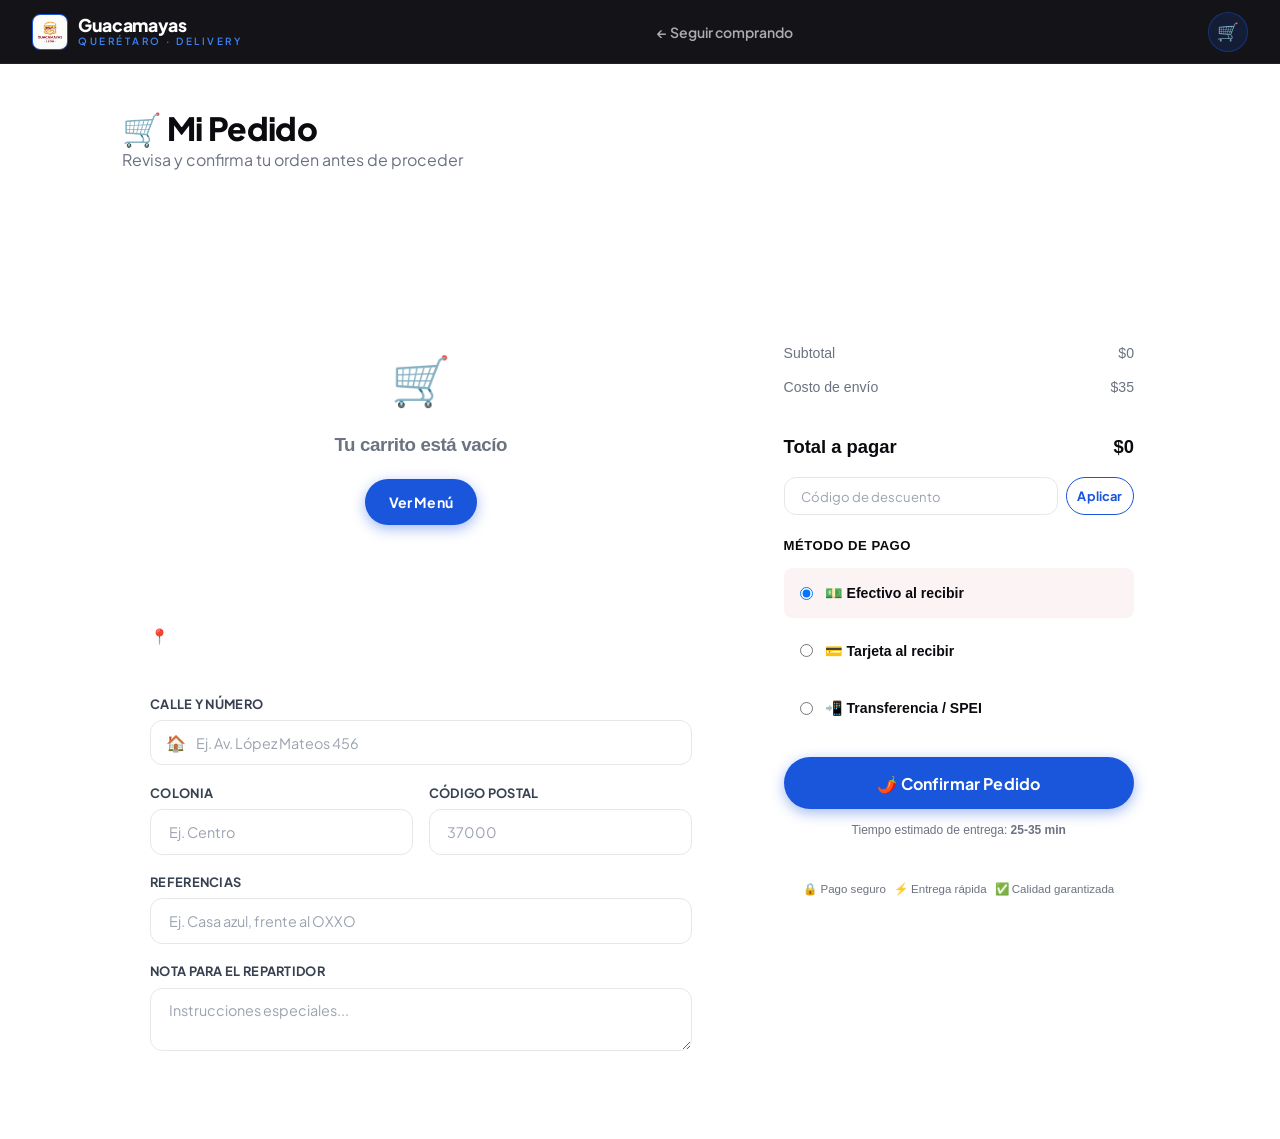
==== cart.html @ 79bee3cc "subir archivos" ====
<!DOCTYPE html>
<html lang="es">
<head>
  <meta charset="UTF-8">
  <meta name="viewport" content="width=device-width, initial-scale=1.0">
  <title>Mi Pedido | Guacamayas Querétaro</title>
  <link rel="stylesheet" href="css/styles.css">
  <style>
    body { background: var(--crema); padding-top: 70px; }

    .cart-page {
      max-width: 1100px;
      margin: 0 auto;
      padding: 2.5rem 2rem;
      display: grid;
      grid-template-columns: 1.5fr 1fr;
      gap: 2.5rem;
      align-items: start;
    }

    .cart-page-header {
      grid-column: 1 / -1;
      margin-bottom: 0.5rem;
    }

    .cart-page-header h1 {
      font-size: 2rem;
      color: var(--marron);
    }

    .cart-page-header p { color: var(--gris); }

    /* ITEMS SECTION */
    .order-items-section {
      background: var(--blanco);
      border-radius: var(--radius-lg);
      overflow: hidden;
      box-shadow: 0 4px 20px var(--sombra);
    }

    .section-head {
      padding: 1.25rem 1.75rem;
      background: var(--marron);
      color: var(--blanco);
      font-family: 'Montserrat', sans-serif;
      font-size: 0.95rem;
      font-weight: 700;
      display: flex;
      align-items: center;
      justify-content: space-between;
    }

    .items-list { padding: 0.5rem 1.75rem; }

    .order-item-row {
      display: grid;
      grid-template-columns: 60px 1fr auto auto;
      align-items: center;
      gap: 1rem;
      padding: 1.25rem 0;
      border-bottom: 1px solid var(--crema-dark);
    }

    .order-item-row:last-child { border-bottom: none; }

    .order-item-img {
      width: 60px; height: 60px;
      border-radius: var(--radius-sm);
      object-fit: cover;
    }

    .order-item-name {
      font-family: 'Montserrat', sans-serif;
      font-weight: 700;
      font-size: 0.95rem;
      color: var(--marron);
      margin-bottom: 0.2rem;
    }

    .order-item-mods {
      font-size: 0.78rem;
      color: var(--gris);
    }

    .order-item-unit {
      font-size: 0.8rem;
      color: var(--gris);
      font-family: 'Montserrat', sans-serif;
    }

    .order-item-total {
      font-family: 'Montserrat', sans-serif;
      font-weight: 800;
      font-size: 1rem;
      color: var(--rojo);
    }

    /* DELIVERY FORM */
    .delivery-section {
      background: var(--blanco);
      border-radius: var(--radius-lg);
      overflow: hidden;
      box-shadow: 0 4px 20px var(--sombra);
      margin-top: 1.5rem;
    }

    .delivery-form { padding: 1.5rem 1.75rem; }

    /* ORDER SUMMARY */
    .order-summary-box {
      background: var(--blanco);
      border-radius: var(--radius-lg);
      box-shadow: 0 4px 20px var(--sombra);
      overflow: hidden;
      position: sticky;
      top: 90px;
    }

    .summary-body { padding: 1.5rem; }

    .summary-row {
      display: flex;
      justify-content: space-between;
      font-family: 'Montserrat', sans-serif;
      font-size: 0.88rem;
      color: var(--gris);
      margin-bottom: 0.75rem;
    }

    .summary-total {
      font-size: 1.15rem;
      font-weight: 800;
      color: var(--marron);
    }

    .summary-divider { height: 1px; background: var(--crema-dark); margin: 1rem 0; }

    .promo-row { display: flex; gap: 0.5rem; margin-bottom: 1.25rem; }
    .promo-row input { font-size: 0.82rem; padding: 0.6rem 1rem; }

    .payment-methods { margin-bottom: 1.5rem; }
    .payment-methods h5 { font-size: 0.82rem; font-family: 'Montserrat', sans-serif; font-weight: 700; text-transform: uppercase; letter-spacing: 0.5px; color: var(--marron); margin-bottom: 0.75rem; }

    .pay-option {
      display: flex;
      align-items: center;
      gap: 0.75rem;
      padding: 0.85rem 1rem;
      border: 2px solid var(--crema-dark);
      border-radius: var(--radius-sm);
      cursor: pointer;
      margin-bottom: 0.5rem;
      transition: var(--trans);
      font-family: 'Montserrat', sans-serif;
      font-size: 0.88rem;
      font-weight: 600;
      color: var(--marron);
    }

    .pay-option:hover { border-color: var(--rojo); }
    .pay-option.selected { border-color: var(--rojo); background: rgba(176,28,46,0.05); }
    .pay-option input { accent-color: var(--rojo); }

    .guarantee-badges {
      display: flex;
      gap: 0.5rem;
      justify-content: center;
      padding: 1rem;
      border-top: 1px solid var(--crema-dark);
      background: var(--crema);
    }

    .guarantee-badge {
      font-family: 'Montserrat', sans-serif;
      font-size: 0.72rem;
      color: var(--gris);
      display: flex;
      align-items: center;
      gap: 0.3rem;
    }

    @media (max-width: 900px) {
      .cart-page { grid-template-columns: 1fr; }
      .cart-page-header { grid-column: 1; }
    }
  </style>
</head>
<body>

  <nav class="navbar" id="navbar">
    <a href="index.html" class="nav-logo">
      <img src="img/logo.png" alt="Logo">
      <div class="nav-logo-text">
        <span class="brand">Guacamayas</span>
        <span class="sub">Querétaro · Delivery</span>
      </div>
    </a>
    <ul class="nav-links">
      <li><a href="menu.html">← Seguir comprando</a></li>
    </ul>
    <div class="nav-actions">
      <a href="cart.html" class="btn-cart" id="cartBtn">🛒 <span class="cart-badge" id="cartCount">0</span></a>
    </div>
  </nav>

  <div class="cart-page" id="cartPage">
    <div class="cart-page-header">
      <h1>🛒 Mi Pedido</h1>
      <p>Revisa y confirma tu orden antes de proceder</p>
    </div>

    <!-- LEFT COLUMN -->
    <div>
      <!-- ITEMS -->
      <div class="order-items-section">
        <div class="section-head">
          <span>Tus productos</span>
          <a href="menu.html" style="color:var(--dorado);font-size:0.8rem;text-decoration:none">+ Agregar más</a>
        </div>
        <div class="items-list" id="cartItemsList">
          <!-- injected by JS -->
        </div>
      </div>

      <!-- DELIVERY DETAILS -->
      <div class="delivery-section">
        <div class="section-head">📍 Dirección de entrega</div>
        <div class="delivery-form">
          <div class="form-group">
            <label for="delivCalle">Calle y número</label>
            <div class="input-icon-wrap">
              <span class="icon">🏠</span>
              <input type="text" id="delivCalle" class="form-control" placeholder="Ej. Av. López Mateos 456" required>
            </div>
          </div>
          <div style="display:grid;grid-template-columns:1fr 1fr;gap:1rem">
            <div class="form-group">
              <label for="delivColonia">Colonia</label>
              <input type="text" id="delivColonia" class="form-control" placeholder="Ej. Centro">
            </div>
            <div class="form-group">
              <label for="delivCP">Código Postal</label>
              <input type="text" id="delivCP" class="form-control" placeholder="37000">
            </div>
          </div>
          <div class="form-group">
            <label for="delivRef">Referencias</label>
            <input type="text" id="delivRef" class="form-control" placeholder="Ej. Casa azul, frente al OXXO">
          </div>
          <div class="form-group">
            <label for="delivNota">Nota para el repartidor</label>
            <textarea id="delivNota" class="form-control" rows="2" placeholder="Instrucciones especiales..."></textarea>
          </div>
        </div>
      </div>
    </div>

    <!-- RIGHT COLUMN: SUMMARY -->
    <div>
      <div class="order-summary-box">
        <div class="section-head">Resumen del pedido</div>
        <div class="summary-body">

          <div id="summaryRows"></div>

          <div class="summary-divider"></div>
          <div class="summary-row">
            <span>Subtotal</span>
            <span id="cartSubtotal">$0</span>
          </div>
          <div class="summary-row">
            <span>Costo de envío</span>
            <span style="color:var(--rojo)" id="cartShipping">$35</span>
          </div>
          <div class="summary-row" id="cartDiscountRow" style="display:none">
            <span>Descuento</span>
            <span style="color:#2d8a4e" id="cartDiscount">-$0</span>
          </div>
          <div class="summary-divider"></div>
          <div class="summary-row summary-total">
            <span>Total a pagar</span>
            <span id="cartTotal" style="color:var(--rojo)">$0</span>
          </div>

          <div class="promo-row" style="margin-top:1rem">
            <input type="text" id="cartPromoInput" class="form-control" placeholder="Código de descuento">
            <button class="btn btn-secondary btn-sm" onclick="applyCartPromo()">Aplicar</button>
          </div>

          <!-- PAYMENT -->
          <div class="payment-methods">
            <h5>Método de pago</h5>
            <label class="pay-option selected" id="pay-cash">
              <input type="radio" name="payment" value="cash" checked onchange="selectPayment('cash')">
              💵 Efectivo al recibir
            </label>
            <label class="pay-option" id="pay-card">
              <input type="radio" name="payment" value="card" onchange="selectPayment('card')">
              💳 Tarjeta al recibir
            </label>
            <label class="pay-option" id="pay-transfer">
              <input type="radio" name="payment" value="transfer" onchange="selectPayment('transfer')">
              📲 Transferencia / SPEI
            </label>
          </div>

          <button class="btn btn-primary btn-full btn-lg" onclick="placeOrder()">
            🌶️ Confirmar Pedido
          </button>

          <p style="text-align:center;font-size:0.75rem;color:var(--gris);margin-top:0.75rem;font-family:'Montserrat',sans-serif">
            Tiempo estimado de entrega: <strong>25-35 min</strong>
          </p>
        </div>

        <div class="guarantee-badges">
          <span class="guarantee-badge">🔒 Pago seguro</span>
          <span class="guarantee-badge">⚡ Entrega rápida</span>
          <span class="guarantee-badge">✅ Calidad garantizada</span>
        </div>
      </div>
    </div>
  </div>

  <div class="toast-container" id="toastContainer"></div>

  <script src="js/app.js"></script>
  <script>
    let cartPromoDiscount = 0;
    let selectedPayment = 'cash';

    function renderCartPage() {
      const list = document.getElementById('cartItemsList');
      const summaryRows = document.getElementById('summaryRows');

      if (cart.length === 0) {
        list.innerHTML = `
          <div style="text-align:center;padding:3rem;color:var(--gris)">
            <div style="font-size:3rem;margin-bottom:1rem">🛒</div>
            <h3 style="font-family:'Montserrat',sans-serif;margin-bottom:0.5rem">Tu carrito está vacío</h3>
            <a href="menu.html" class="btn btn-primary" style="margin-top:1rem">Ver Menú</a>
          </div>
        `;
        return;
      }

      list.innerHTML = '';
      let summaryHtml = '';

      const imgMap = {
        'Guacamaya Clásica': 'img/guacamaya-classic.png',
        'Guacamaya Especial': 'img/guacamaya-especial.png',
        'Guacamaya Mini': 'img/guacamaya-classic.png',
        'Guacamaya Xtra Picante': 'img/guacamaya-especial.png',
      };

      cart.forEach(item => {
        const img = imgMap[item.name] || 'img/drinks.png';
        const row = document.createElement('div');
        row.className = 'order-item-row';
        const modsHtml = item.mods && item.mods.length
          ? `<div class="order-item-mods">${item.mods.join(' · ')}</div>`
          : '';

        row.innerHTML = `
          <img class="order-item-img" src="${img}" alt="${item.name}">
          <div>
            <div class="order-item-name">${item.name}</div>
            ${modsHtml}
            <div class="order-item-unit">$${item.price} c/u</div>
          </div>
          <div class="qty-control">
            <button class="qty-btn" onclick="cartPageAdj('${item.key}',-1)">−</button>
            <span class="qty-num">${item.qty}</span>
            <button class="qty-btn" onclick="cartPageAdj('${item.key}',1)">+</button>
          </div>
          <span class="order-item-total">$${item.price * item.qty}</span>
        `;
        list.appendChild(row);

        summaryHtml += `
          <div class="summary-row">
            <span>${item.name} ×${item.qty}</span>
            <span>$${item.price * item.qty}</span>
          </div>
        `;
      });

      if (summaryRows) summaryRows.innerHTML = summaryHtml;

      const subtotal = getCartTotal();
      const shipping = 35;
      const total = subtotal + shipping - cartPromoDiscount;

      document.getElementById('cartSubtotal').textContent = `$${subtotal}`;
      document.getElementById('cartShipping').textContent = `$${shipping}`;
      document.getElementById('cartTotal').textContent = `$${total}`;

      const drow = document.getElementById('cartDiscountRow');
      if (drow) {
        drow.style.display = cartPromoDiscount > 0 ? 'flex' : 'none';
        document.getElementById('cartDiscount').textContent = `-$${cartPromoDiscount}`;
      }
    }

    function cartPageAdj(key, delta) {
      updateQty(key, delta);
      renderCartPage();
    }

    function applyCartPromo() {
      const code = document.getElementById('cartPromoInput')?.value.trim().toUpperCase();
      const PROMOS = { 'BIENVENIDO10': 0.10, 'GUACAMAYA15': 0.15, 'LEON20': 0.20 };
      if (PROMOS[code]) {
        cartPromoDiscount = Math.round(getCartTotal() * PROMOS[code]);
        showToast(`🎉 Descuento del ${PROMOS[code]*100}% aplicado`, 'success');
        renderCartPage();
      } else {
        showToast('Código de promo inválido ❌', 'error');
      }
    }

    function selectPayment(method) {
      selectedPayment = method;
      document.querySelectorAll('.pay-option').forEach(el => el.classList.remove('selected'));
      document.getElementById(`pay-${method}`)?.classList.add('selected');
    }

    async function placeOrder() {
      if (!requireAuth()) return;
      if (cart.length === 0) { showToast('Tu carrito está vacío 🛒', 'warning'); return; }

      const calle = document.getElementById('delivCalle').value.trim();
      if (!calle) { showToast('Ingresa tu dirección de entrega 📍', 'warning'); return; }

      const btn = document.querySelector('[onclick="placeOrder()"]');
      btn.innerHTML = '<span class="spinner"></span> Confirmando...';
      btn.disabled = true;

      const user = getCurrentUser();
      const subtotal = getCartTotal();
      const shipping = 35;
      const total = subtotal + shipping - cartPromoDiscount;
      const direccionEntrega = calle + ', ' + (document.getElementById('delivColonia').value || '') + ' ' + (document.getElementById('delivCP').value || '');

      const payload = {
        usuario_id:        user.id,
        total:             total,
        direccion_entrega: direccionEntrega,
        items: cart.map(i => ({
          nombre:   i.name,
          cantidad: i.qty,
          precio:   i.price
        }))
      };

      try {
        const res = await fetch('api/pedidos.php', {
          method: 'POST',
          headers: { 'Content-Type': 'application/json' },
          body: JSON.stringify(payload)
        });
        const data = await res.json();

        if (data.success) {
          // Guardar datos para la página de tracking
          const order = {
            id:        'GCM-' + data.pedido_id,
            pedido_id: data.pedido_id,
            items:     [...cart],
            subtotal,
            shipping,
            discount:  cartPromoDiscount,
            total,
            payment:   selectedPayment,
            address:   direccionEntrega,
            note:      document.getElementById('delivNota').value,
            timestamp: new Date().toISOString(),
            status:    'confirmed',
          };

          localStorage.setItem('gcm_order', JSON.stringify(order));
          cart = [];
          saveCart();

          showToast('¡Pedido confirmado! 🎉 Preparando tu guacamaya...', 'success');
          setTimeout(() => { window.location.href = 'tracking.html'; }, 1800);
        } else {
          showToast(data.message || 'Error al confirmar pedido', 'error');
          btn.innerHTML = '🌶️ Confirmar Pedido';
          btn.disabled = false;
        }
      } catch (err) {
        showToast('Error de conexión. Intenta de nuevo.', 'error');
        btn.innerHTML = '🌶️ Confirmar Pedido';
        btn.disabled = false;
      }
    }

    document.addEventListener('DOMContentLoaded', () => {
      renderCartPage();
    });
  </script>
</body>
</html>
---- css/styles.css ----
/* ============================================
   GUACAMAYAS QUERÉTARO — Rediseño Premium
   Paleta: Azul Profundo · Negro · Blanco
   Tipografía: Plus Jakarta Sans (estilo Rappi)
   ============================================ */

@import url('https://fonts.googleapis.com/css2?family=Plus+Jakarta+Sans:ital,wght@0,200..800;1,200..800&display=swap');

/* === VARIABLES === */
:root {
  /* Paleta principal */
  --azul:        #1A56DB;
  --azul-dark:   #1139A8;
  --azul-light:  #3B82F6;
  --azul-glow:   rgba(26,86,219,0.35);
  --azul-soft:   rgba(26,86,219,0.08);

  /* Neutros */
  --negro:       #0A0A0F;
  --negro-mid:   #111827;
  --negro-card:  #1A1F2E;
  --gris-dark:   #374151;
  --gris:        #6B7280;
  --gris-light:  #9CA3AF;
  --gris-border: #E5E7EB;
  --blanco:      #FFFFFF;
  --blanco-soft: #F9FAFB;
  --blanco-muted:#F3F4F6;

  /* Acentos */
  --acento:      #60A5FA;
  --success:     #10B981;
  --warning:     #F59E0B;
  --error:       #EF4444;

  /* Sombras */
  --sombra-sm:   0 1px 3px rgba(0,0,0,0.12), 0 1px 2px rgba(0,0,0,0.08);
  --sombra:      0 4px 16px rgba(0,0,0,0.10);
  --sombra-md:   0 8px 30px rgba(0,0,0,0.14);
  --sombra-lg:   0 20px 60px rgba(0,0,0,0.20);
  --sombra-azul: 0 8px 30px rgba(26,86,219,0.35);
  --sombra-hover:0 12px 40px rgba(26,86,219,0.25);

  /* Gradientes */
  --gradiente-hero:   linear-gradient(135deg, #0A0A0F 0%, #0D1B3E 50%, #0A0A0F 100%);
  --gradiente-btn:    linear-gradient(135deg, var(--azul) 0%, var(--azul-light) 100%);
  --gradiente-card:   linear-gradient(145deg, #1A1F2E 0%, #111827 100%);
  --gradiente-glass:  linear-gradient(135deg, rgba(255,255,255,0.06) 0%, rgba(255,255,255,0.02) 100%);

  /* Radios */
  --radius-xs: 4px;
  --radius-sm: 8px;
  --radius-md: 12px;
  --radius-lg: 18px;
  --radius-xl: 24px;
  --radius-2xl:32px;
  --radius-full:9999px;

  /* Transición */
  --trans: all 0.25s cubic-bezier(0.4,0,0.2,1);
  --trans-slow: all 0.4s cubic-bezier(0.4,0,0.2,1);
}

/* === RESET === */
*, *::before, *::after { box-sizing: border-box; margin: 0; padding: 0; }

html { scroll-behavior: smooth; font-size: 16px; }

body {
  font-family: 'Plus Jakarta Sans', sans-serif;
  background: var(--blanco-soft);
  color: var(--negro);
  line-height: 1.6;
  overflow-x: hidden;
  -webkit-font-smoothing: antialiased;
}

/* === SCROLLBAR === */
::-webkit-scrollbar { width: 5px; }
::-webkit-scrollbar-track { background: var(--blanco-muted); }
::-webkit-scrollbar-thumb { background: var(--azul); border-radius: 10px; }

/* === TYPOGRAPHY === */
h1, h2, h3 {
  font-family: 'Plus Jakarta Sans', sans-serif;
  font-weight: 800;
  letter-spacing: -0.02em;
  line-height: 1.15;
}

h4, h5, h6 {
  font-family: 'Plus Jakarta Sans', sans-serif;
  font-weight: 700;
}

/* === NAVBAR === */
.navbar {
  position: fixed;
  top: 0; left: 0; right: 0;
  z-index: 1000;
  display: flex;
  align-items: center;
  justify-content: space-between;
  padding: 0 2rem;
  height: 64px;
  background: rgba(10,10,15,0.96);
  backdrop-filter: blur(24px);
  -webkit-backdrop-filter: blur(24px);
  border-bottom: 1px solid rgba(255,255,255,0.06);
  box-shadow: 0 1px 0 rgba(255,255,255,0.04);
}

.nav-logo {
  display: flex;
  align-items: center;
  gap: 10px;
  text-decoration: none;
}

.nav-logo img {
  height: 36px;
  width: 36px;
  border-radius: var(--radius-sm);
  object-fit: cover;
  border: 1.5px solid var(--azul);
}

.nav-logo-text {
  display: flex;
  flex-direction: column;
  line-height: 1.1;
}

.nav-logo-text .brand {
  font-family: 'Plus Jakarta Sans', sans-serif;
  font-size: 1.1rem;
  color: var(--blanco);
  font-weight: 800;
  letter-spacing: -0.02em;
}

.nav-logo-text .sub {
  font-family: 'Plus Jakarta Sans', sans-serif;
  font-size: 0.62rem;
  color: var(--azul-light);
  letter-spacing: 2.5px;
  text-transform: uppercase;
  font-weight: 600;
}

.nav-links {
  display: flex;
  align-items: center;
  gap: 0.25rem;
  list-style: none;
}

.nav-links a {
  color: rgba(255,255,255,0.65);
  text-decoration: none;
  font-family: 'Plus Jakarta Sans', sans-serif;
  font-size: 0.875rem;
  font-weight: 600;
  padding: 0.45rem 0.9rem;
  border-radius: var(--radius-full);
  transition: var(--trans);
}

.nav-links a:hover {
  color: var(--blanco);
  background: rgba(255,255,255,0.08);
}

.nav-links a.active {
  color: var(--azul-light);
  background: rgba(26,86,219,0.15);
}

.nav-actions { display: flex; align-items: center; gap: 0.75rem; }

.btn-cart {
  position: relative;
  background: rgba(26,86,219,0.15);
  border: 1px solid rgba(26,86,219,0.4);
  color: var(--blanco);
  width: 40px; height: 40px;
  border-radius: var(--radius-full);
  cursor: pointer;
  display: flex; align-items: center; justify-content: center;
  font-size: 1.1rem;
  transition: var(--trans);
  text-decoration: none;
}

.btn-cart:hover {
  background: var(--azul);
  border-color: var(--azul);
  transform: scale(1.06);
  box-shadow: var(--sombra-azul);
}

.cart-badge {
  position: absolute;
  top: -4px; right: -4px;
  background: var(--azul-light);
  color: var(--blanco);
  font-size: 0.6rem;
  font-weight: 800;
  width: 16px; height: 16px;
  border-radius: 50%;
  display: flex; align-items: center; justify-content: center;
  font-family: 'Plus Jakarta Sans', sans-serif;
  border: 1.5px solid var(--negro);
}

/* === BUTTONS === */
.btn {
  display: inline-flex;
  align-items: center;
  justify-content: center;
  gap: 0.5rem;
  padding: 0.75rem 1.5rem;
  border-radius: var(--radius-full);
  font-family: 'Plus Jakarta Sans', sans-serif;
  font-size: 0.875rem;
  font-weight: 700;
  letter-spacing: 0.01em;
  border: none;
  cursor: pointer;
  text-decoration: none;
  transition: var(--trans);
  position: relative;
  overflow: hidden;
  white-space: nowrap;
}

.btn-primary {
  background: var(--azul);
  color: var(--blanco);
  box-shadow: 0 4px 14px rgba(26,86,219,0.4);
}

.btn-primary:hover {
  background: var(--azul-dark);
  transform: translateY(-1px);
  box-shadow: 0 8px 24px rgba(26,86,219,0.5);
}

.btn-primary:active { transform: translateY(0); }

.btn-secondary {
  background: transparent;
  color: var(--azul);
  border: 1.5px solid var(--azul);
}

.btn-secondary:hover {
  background: var(--azul-soft);
  transform: translateY(-1px);
}

.btn-dark {
  background: var(--negro);
  color: var(--blanco);
  box-shadow: var(--sombra-sm);
}

.btn-dark:hover {
  background: var(--negro-mid);
  transform: translateY(-1px);
  box-shadow: var(--sombra-md);
}

.btn-ghost {
  background: rgba(255,255,255,0.08);
  color: var(--blanco);
  border: 1px solid rgba(255,255,255,0.12);
}

.btn-ghost:hover {
  background: rgba(255,255,255,0.14);
  transform: translateY(-1px);
}

.btn-sm  { padding: 0.45rem 1rem;  font-size: 0.8rem; }
.btn-lg  { padding: 0.95rem 2rem;  font-size: 1rem; }
.btn-full { width: 100%; }

/* === CARDS === */
.card {
  background: var(--blanco);
  border-radius: var(--radius-lg);
  overflow: hidden;
  box-shadow: var(--sombra-sm);
  border: 1px solid var(--gris-border);
  transition: var(--trans);
}

.card:hover {
  transform: translateY(-4px);
  box-shadow: var(--sombra-hover);
  border-color: rgba(26,86,219,0.2);
}

/* === BADGE === */
.badge {
  display: inline-flex;
  align-items: center;
  gap: 0.25rem;
  padding: 0.2rem 0.65rem;
  border-radius: var(--radius-full);
  font-family: 'Plus Jakarta Sans', sans-serif;
  font-size: 0.72rem;
  font-weight: 700;
  letter-spacing: 0.3px;
}

.badge-hot  { background: rgba(239,68,68,0.1);  color: #EF4444; }
.badge-new  { background: rgba(26,86,219,0.1);  color: var(--azul); }
.badge-veg  { background: rgba(16,185,129,0.1); color: var(--success); }
.badge-dark { background: var(--negro); color: var(--blanco); }

/* === SECTION TITLES === */
.section-title { text-align: center; margin-bottom: 3rem; }

.section-title h2 {
  font-size: 2.25rem;
  color: var(--negro);
  margin-bottom: 0.5rem;
}

.section-title h2 span { color: var(--azul); }

.section-title p {
  color: var(--gris);
  font-size: 1rem;
  max-width: 500px;
  margin: 0 auto;
  font-weight: 500;
}

.section-line {
  width: 48px;
  height: 3px;
  background: var(--gradiente-btn);
  border-radius: 2px;
  margin: 0.75rem auto 1.25rem;
}

/* === INPUT FIELDS === */
.form-group { margin-bottom: 1.1rem; }

.form-group label {
  display: block;
  font-family: 'Plus Jakarta Sans', sans-serif;
  font-size: 0.8rem;
  font-weight: 700;
  color: var(--gris-dark);
  margin-bottom: 0.35rem;
  letter-spacing: 0.3px;
  text-transform: uppercase;
}

.form-control {
  width: 100%;
  padding: 0.8rem 1.1rem;
  border: 1.5px solid var(--gris-border);
  border-radius: var(--radius-md);
  font-family: 'Plus Jakarta Sans', sans-serif;
  font-size: 0.9rem;
  font-weight: 500;
  color: var(--negro);
  background: var(--blanco);
  transition: var(--trans);
  outline: none;
}

.form-control:focus {
  border-color: var(--azul);
  box-shadow: 0 0 0 3px rgba(26,86,219,0.12);
}

.form-control::placeholder {
  color: var(--gris-light);
  font-weight: 400;
}

.input-icon-wrap { position: relative; }

.input-icon-wrap .icon {
  position: absolute;
  left: 1rem; top: 50%;
  transform: translateY(-50%);
  color: var(--gris-light);
  font-size: 1rem;
  pointer-events: none;
}

.input-icon-wrap .form-control { padding-left: 2.8rem; }

/* === TOAST === */
.toast-container {
  position: fixed;
  bottom: 1.5rem; right: 1.5rem;
  z-index: 9999;
  display: flex;
  flex-direction: column;
  gap: 0.5rem;
}

.toast {
  background: var(--negro-mid);
  color: var(--blanco);
  padding: 0.85rem 1.25rem;
  border-radius: var(--radius-md);
  font-family: 'Plus Jakarta Sans', sans-serif;
  font-size: 0.85rem;
  font-weight: 600;
  box-shadow: var(--sombra-lg);
  display: flex;
  align-items: center;
  gap: 0.65rem;
  min-width: 260px;
  max-width: 340px;
  animation: slideInToast 0.35s cubic-bezier(0.4,0,0.2,1);
  border-left: 3px solid var(--azul);
}

.toast.success { border-left-color: var(--success); }
.toast.warning { border-left-color: var(--warning); }
.toast.error   { border-left-color: var(--error); }

@keyframes slideInToast {
  from { opacity: 0; transform: translateX(30px) scale(0.95); }
  to   { opacity: 1; transform: translateX(0) scale(1); }
}

/* === MODAL === */
.modal-overlay {
  position: fixed; inset: 0;
  background: rgba(0,0,0,0.7);
  backdrop-filter: blur(8px);
  z-index: 2000;
  display: flex; align-items: center; justify-content: center;
  opacity: 0;
  pointer-events: none;
  transition: var(--trans);
}

.modal-overlay.open { opacity: 1; pointer-events: all; }

.modal {
  background: var(--blanco);
  border-radius: var(--radius-xl);
  padding: 2.25rem;
  width: 90%;
  max-width: 500px;
  position: relative;
  transform: scale(0.94) translateY(16px);
  transition: var(--trans-slow);
  box-shadow: var(--sombra-lg);
  border: 1px solid var(--gris-border);
}

.modal-overlay.open .modal { transform: scale(1) translateY(0); }

.modal-close {
  position: absolute;
  top: 1rem; right: 1rem;
  background: var(--blanco-muted);
  border: none;
  width: 30px; height: 30px;
  border-radius: 50%;
  cursor: pointer;
  display: flex; align-items: center; justify-content: center;
  font-size: 0.85rem;
  color: var(--gris);
  transition: var(--trans);
}

.modal-close:hover { background: var(--error); color: var(--blanco); }

/* === RATING STARS === */
.stars { color: var(--warning); font-size: 0.85rem; letter-spacing: 1px; }

/* === PRICE === */
.price {
  font-family: 'Plus Jakarta Sans', sans-serif;
  font-weight: 800;
  color: var(--azul);
}

.price-old {
  font-family: 'Plus Jakarta Sans', sans-serif;
  font-size: 0.85rem;
  color: var(--gris-light);
  text-decoration: line-through;
  margin-right: 0.4rem;
}

/* === FOOTER === */
.footer {
  background: var(--negro);
  color: rgba(255,255,255,0.6);
  padding: 3rem 2rem 1.5rem;
}

.footer-grid {
  display: grid;
  grid-template-columns: 2fr 1fr 1fr 1.5fr;
  gap: 2.5rem;
  max-width: 1200px;
  margin: 0 auto 2rem;
}

.footer-brand .brand {
  font-family: 'Plus Jakarta Sans', sans-serif;
  font-size: 1.25rem;
  color: var(--blanco);
  margin-bottom: 0.6rem;
  font-weight: 800;
  letter-spacing: -0.02em;
}

.footer-brand p { font-size: 0.875rem; line-height: 1.7; }

.footer-col h5 {
  color: var(--blanco);
  font-family: 'Plus Jakarta Sans', sans-serif;
  font-size: 0.78rem;
  letter-spacing: 1.5px;
  text-transform: uppercase;
  margin-bottom: 1rem;
  font-weight: 700;
}

.footer-col ul { list-style: none; }
.footer-col ul li { margin-bottom: 0.5rem; }
.footer-col ul li a {
  color: rgba(255,255,255,0.5);
  text-decoration: none;
  font-size: 0.875rem;
  transition: var(--trans);
  font-weight: 500;
}
.footer-col ul li a:hover { color: var(--azul-light); }

.footer-divider {
  border: none;
  border-top: 1px solid rgba(255,255,255,0.07);
  margin: 0 auto 1.25rem;
  max-width: 1200px;
}

.footer-bottom {
  max-width: 1200px;
  margin: 0 auto;
  display: flex;
  justify-content: space-between;
  align-items: center;
  font-size: 0.78rem;
  color: rgba(255,255,255,0.3);
  font-weight: 500;
}

.social-links { display: flex; gap: 0.6rem; }
.social-links a {
  width: 34px; height: 34px;
  border-radius: var(--radius-sm);
  background: rgba(255,255,255,0.06);
  border: 1px solid rgba(255,255,255,0.08);
  display: flex; align-items: center; justify-content: center;
  color: rgba(255,255,255,0.6);
  text-decoration: none;
  transition: var(--trans);
}
.social-links a:hover {
  background: var(--azul);
  border-color: var(--azul);
  color: var(--blanco);
}

/* === LOADING SPINNER === */
.spinner {
  width: 18px; height: 18px;
  border: 2.5px solid rgba(255,255,255,0.3);
  border-top-color: var(--blanco);
  border-radius: 50%;
  animation: spin 0.7s linear infinite;
  display: inline-block;
  vertical-align: middle;
}

@keyframes spin { to { transform: rotate(360deg); } }

/* === QUANTITY CONTROL === */
.qty-control {
  display: flex;
  align-items: center;
  gap: 0.4rem;
  background: var(--blanco-muted);
  border-radius: var(--radius-full);
  padding: 0.2rem;
  border: 1px solid var(--gris-border);
}

.qty-btn {
  width: 28px; height: 28px;
  border-radius: 50%;
  border: none;
  background: transparent;
  color: var(--azul);
  font-size: 1.1rem;
  font-weight: 700;
  cursor: pointer;
  display: flex; align-items: center; justify-content: center;
  transition: var(--trans);
  font-family: 'Plus Jakarta Sans', sans-serif;
}

.qty-btn:hover { background: var(--azul); color: var(--blanco); }

.qty-num {
  font-family: 'Plus Jakarta Sans', sans-serif;
  font-weight: 800;
  font-size: 0.9rem;
  min-width: 24px;
  text-align: center;
  color: var(--negro);
}

/* === CHIP / TAG === */
.chip {
  display: inline-flex;
  align-items: center;
  gap: 0.3rem;
  padding: 0.3rem 0.8rem;
  border-radius: var(--radius-full);
  background: var(--blanco-muted);
  border: 1px solid var(--gris-border);
  font-family: 'Plus Jakarta Sans', sans-serif;
  font-size: 0.78rem;
  font-weight: 600;
  color: var(--gris-dark);
  cursor: pointer;
  transition: var(--trans);
}

.chip:hover, .chip.active {
  background: var(--azul-soft);
  border-color: rgba(26,86,219,0.3);
  color: var(--azul);
}

/* === DIVIDER === */
.divider {
  display: flex;
  align-items: center;
  gap: 0.75rem;
  color: var(--gris-light);
  font-size: 0.78rem;
  font-weight: 600;
  font-family: 'Plus Jakarta Sans', sans-serif;
}
.divider::before, .divider::after {
  content: '';
  flex: 1;
  height: 1px;
  background: var(--gris-border);
}

/* === RESPONSIVE === */
@media (max-width: 900px) {
  .footer-grid { grid-template-columns: 1fr 1fr; }
  .nav-links   { display: none; }
}

@media (max-width: 600px) {
  .footer-grid   { grid-template-columns: 1fr; }
  .footer-bottom { flex-direction: column; gap: 1rem; text-align: center; }
  .section-title h2 { font-size: 1.75rem; }
  .navbar { padding: 0 1rem; }
}
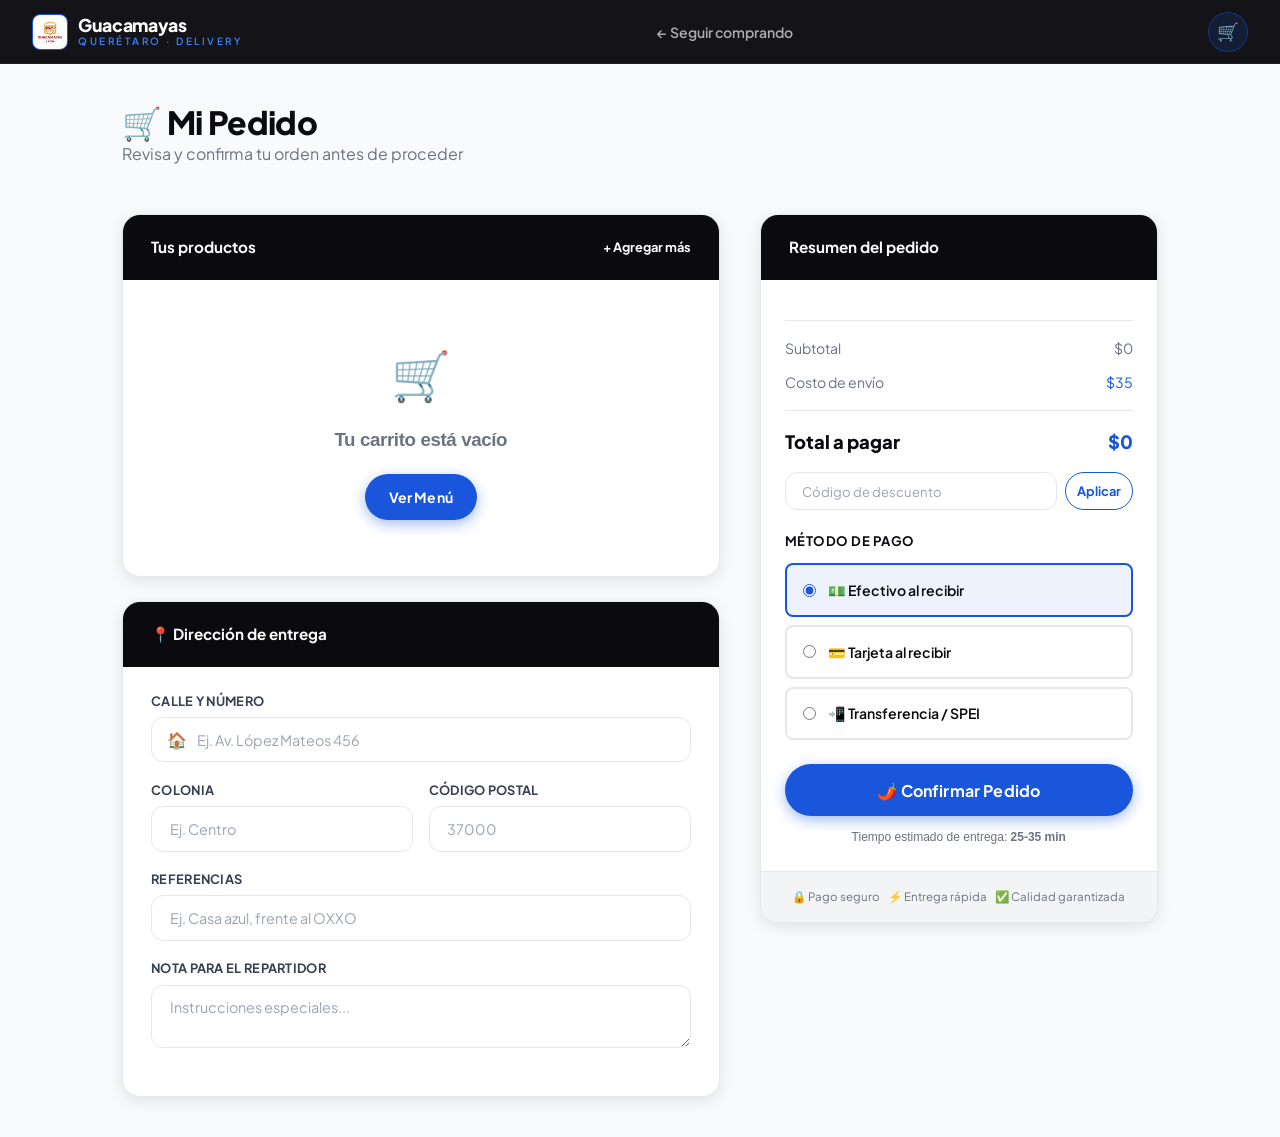
==== commit 28a07e80: "subir archivos" ====
--- a/cart.html
+++ b/cart.html
@@ -5,185 +5,6 @@
   <meta name="viewport" content="width=device-width, initial-scale=1.0">
   <title>Mi Pedido | Guacamayas Querétaro</title>
   <link rel="stylesheet" href="css/styles.css">
-  <style>
-    body { background: var(--crema); padding-top: 70px; }
-
-    .cart-page {
-      max-width: 1100px;
-      margin: 0 auto;
-      padding: 2.5rem 2rem;
-      display: grid;
-      grid-template-columns: 1.5fr 1fr;
-      gap: 2.5rem;
-      align-items: start;
-    }
-
-    .cart-page-header {
-      grid-column: 1 / -1;
-      margin-bottom: 0.5rem;
-    }
-
-    .cart-page-header h1 {
-      font-size: 2rem;
-      color: var(--marron);
-    }
-
-    .cart-page-header p { color: var(--gris); }
-
-    /* ITEMS SECTION */
-    .order-items-section {
-      background: var(--blanco);
-      border-radius: var(--radius-lg);
-      overflow: hidden;
-      box-shadow: 0 4px 20px var(--sombra);
-    }
-
-    .section-head {
-      padding: 1.25rem 1.75rem;
-      background: var(--marron);
-      color: var(--blanco);
-      font-family: 'Montserrat', sans-serif;
-      font-size: 0.95rem;
-      font-weight: 700;
-      display: flex;
-      align-items: center;
-      justify-content: space-between;
-    }
-
-    .items-list { padding: 0.5rem 1.75rem; }
-
-    .order-item-row {
-      display: grid;
-      grid-template-columns: 60px 1fr auto auto;
-      align-items: center;
-      gap: 1rem;
-      padding: 1.25rem 0;
-      border-bottom: 1px solid var(--crema-dark);
-    }
-
-    .order-item-row:last-child { border-bottom: none; }
-
-    .order-item-img {
-      width: 60px; height: 60px;
-      border-radius: var(--radius-sm);
-      object-fit: cover;
-    }
-
-    .order-item-name {
-      font-family: 'Montserrat', sans-serif;
-      font-weight: 700;
-      font-size: 0.95rem;
-      color: var(--marron);
-      margin-bottom: 0.2rem;
-    }
-
-    .order-item-mods {
-      font-size: 0.78rem;
-      color: var(--gris);
-    }
-
-    .order-item-unit {
-      font-size: 0.8rem;
-      color: var(--gris);
-      font-family: 'Montserrat', sans-serif;
-    }
-
-    .order-item-total {
-      font-family: 'Montserrat', sans-serif;
-      font-weight: 800;
-      font-size: 1rem;
-      color: var(--rojo);
-    }
-
-    /* DELIVERY FORM */
-    .delivery-section {
-      background: var(--blanco);
-      border-radius: var(--radius-lg);
-      overflow: hidden;
-      box-shadow: 0 4px 20px var(--sombra);
-      margin-top: 1.5rem;
-    }
-
-    .delivery-form { padding: 1.5rem 1.75rem; }
-
-    /* ORDER SUMMARY */
-    .order-summary-box {
-      background: var(--blanco);
-      border-radius: var(--radius-lg);
-      box-shadow: 0 4px 20px var(--sombra);
-      overflow: hidden;
-      position: sticky;
-      top: 90px;
-    }
-
-    .summary-body { padding: 1.5rem; }
-
-    .summary-row {
-      display: flex;
-      justify-content: space-between;
-      font-family: 'Montserrat', sans-serif;
-      font-size: 0.88rem;
-      color: var(--gris);
-      margin-bottom: 0.75rem;
-    }
-
-    .summary-total {
-      font-size: 1.15rem;
-      font-weight: 800;
-      color: var(--marron);
-    }
-
-    .summary-divider { height: 1px; background: var(--crema-dark); margin: 1rem 0; }
-
-    .promo-row { display: flex; gap: 0.5rem; margin-bottom: 1.25rem; }
-    .promo-row input { font-size: 0.82rem; padding: 0.6rem 1rem; }
-
-    .payment-methods { margin-bottom: 1.5rem; }
-    .payment-methods h5 { font-size: 0.82rem; font-family: 'Montserrat', sans-serif; font-weight: 700; text-transform: uppercase; letter-spacing: 0.5px; color: var(--marron); margin-bottom: 0.75rem; }
-
-    .pay-option {
-      display: flex;
-      align-items: center;
-      gap: 0.75rem;
-      padding: 0.85rem 1rem;
-      border: 2px solid var(--crema-dark);
-      border-radius: var(--radius-sm);
-      cursor: pointer;
-      margin-bottom: 0.5rem;
-      transition: var(--trans);
-      font-family: 'Montserrat', sans-serif;
-      font-size: 0.88rem;
-      font-weight: 600;
-      color: var(--marron);
-    }
-
-    .pay-option:hover { border-color: var(--rojo); }
-    .pay-option.selected { border-color: var(--rojo); background: rgba(176,28,46,0.05); }
-    .pay-option input { accent-color: var(--rojo); }
-
-    .guarantee-badges {
-      display: flex;
-      gap: 0.5rem;
-      justify-content: center;
-      padding: 1rem;
-      border-top: 1px solid var(--crema-dark);
-      background: var(--crema);
-    }
-
-    .guarantee-badge {
-      font-family: 'Montserrat', sans-serif;
-      font-size: 0.72rem;
-      color: var(--gris);
-      display: flex;
-      align-items: center;
-      gap: 0.3rem;
-    }
-
-    @media (max-width: 900px) {
-      .cart-page { grid-template-columns: 1fr; }
-      .cart-page-header { grid-column: 1; }
-    }
-  </style>
 </head>
 <body>
 
@@ -270,7 +91,7 @@
           </div>
           <div class="summary-row">
             <span>Costo de envío</span>
-            <span style="color:var(--rojo)" id="cartShipping">$35</span>
+            <span style="color:var(--azul)" id="cartShipping">$35</span>
           </div>
           <div class="summary-row" id="cartDiscountRow" style="display:none">
             <span>Descuento</span>
@@ -279,7 +100,7 @@
           <div class="summary-divider"></div>
           <div class="summary-row summary-total">
             <span>Total a pagar</span>
-            <span id="cartTotal" style="color:var(--rojo)">$0</span>
+            <span id="cartTotal" style="color:var(--azul)">$0</span>
           </div>
 
           <div class="promo-row" style="margin-top:1rem">
--- a/css/styles.css
+++ b/css/styles.css
@@ -681,3 +681,890 @@
   .section-title h2 { font-size: 1.75rem; }
   .navbar { padding: 0 1rem; }
 }
+
+/* ============================================
+   AUTH PAGES — Login & Register
+   ============================================ */
+
+.auth-split {
+  display: grid;
+  grid-template-columns: 1fr 1fr;
+  width: 100%;
+  min-height: 100vh;
+}
+
+/* LEFT PANEL */
+.auth-visual {
+  position: relative;
+  overflow: hidden;
+  background: var(--gradiente-hero);
+}
+
+.auth-visual-bg {
+  position: absolute;
+  inset: 0;
+  background: url('../img/hero.png') center/cover no-repeat;
+  filter: brightness(0.35) saturate(1.2);
+}
+
+.auth-visual-overlay {
+  position: absolute;
+  inset: 0;
+  background: linear-gradient(135deg, rgba(26,86,219,0.5) 0%, rgba(10,10,15,0.85) 100%);
+}
+
+.auth-visual-content {
+  position: relative;
+  z-index: 2;
+  padding: 3rem;
+  height: 100%;
+  display: flex;
+  flex-direction: column;
+  justify-content: space-between;
+}
+
+.auth-brand {
+  display: flex;
+  align-items: center;
+  gap: 0.75rem;
+  text-decoration: none;
+}
+
+.auth-brand img {
+  width: 48px;
+  height: 48px;
+  border-radius: 50%;
+  border: 2px solid var(--azul-light);
+  object-fit: cover;
+}
+
+.auth-brand-text .name {
+  font-family: 'Plus Jakarta Sans', sans-serif;
+  font-size: 1.4rem;
+  color: var(--blanco);
+  display: block;
+  font-weight: 800;
+}
+
+.auth-brand-text .city {
+  font-family: 'Plus Jakarta Sans', sans-serif;
+  font-size: 0.7rem;
+  letter-spacing: 3px;
+  color: var(--acento);
+  text-transform: uppercase;
+  font-weight: 600;
+}
+
+.auth-tagline {
+  padding: 3rem 0;
+}
+
+.auth-tagline h1 {
+  font-size: clamp(2rem, 4vw, 3rem);
+  color: var(--blanco);
+  line-height: 1.1;
+  margin-bottom: 1.5rem;
+}
+
+.auth-tagline h1 span {
+  color: var(--azul-light);
+}
+
+.auth-tagline p {
+  color: rgba(255, 255, 255, 0.7);
+  font-size: 1rem;
+  line-height: 1.7;
+  max-width: 380px;
+}
+
+.auth-perks {
+  display: flex;
+  flex-direction: column;
+  gap: 1rem;
+}
+
+.perk {
+  display: flex;
+  align-items: center;
+  gap: 1rem;
+  color: rgba(255, 255, 255, 0.8);
+  font-family: 'Plus Jakarta Sans', sans-serif;
+  font-size: 0.9rem;
+}
+
+.perk-icon {
+  width: 40px;
+  height: 40px;
+  border-radius: 10px;
+  background: rgba(255, 255, 255, 0.1);
+  display: flex;
+  align-items: center;
+  justify-content: center;
+  font-size: 1.2rem;
+  flex-shrink: 0;
+}
+
+/* RIGHT PANEL */
+.auth-form-panel {
+  background: var(--blanco);
+  display: flex;
+  align-items: center;
+  justify-content: center;
+  padding: 3rem 2rem;
+  overflow-y: auto;
+}
+
+.auth-form-box {
+  width: 100%;
+  max-width: 460px;
+  animation: fadeInUp 0.5s ease both;
+}
+
+.auth-form-header {
+  margin-bottom: 2.5rem;
+}
+
+.auth-form-header h2 {
+  font-size: 2rem;
+  color: var(--negro);
+  margin-bottom: 0.5rem;
+  font-weight: 800;
+  letter-spacing: -0.02em;
+}
+
+.auth-form-header p {
+  color: var(--gris);
+  font-size: 0.95rem;
+}
+
+.auth-form-header p a {
+  color: var(--azul);
+  font-weight: 700;
+  text-decoration: none;
+  transition: var(--trans);
+}
+
+.auth-form-header p a:hover {
+  text-decoration: underline;
+}
+
+.auth-divider {
+  display: flex;
+  align-items: center;
+  gap: 1rem;
+  margin: 1.5rem 0;
+  color: var(--gris);
+  font-size: 0.8rem;
+  font-family: 'Plus Jakarta Sans', sans-serif;
+}
+
+.auth-divider::before,
+.auth-divider::after {
+  content: '';
+  flex: 1;
+  height: 1px;
+  background: var(--gris-border);
+}
+
+.btn-social {
+  width: 100%;
+  padding: 0.85rem;
+  background: var(--blanco);
+  border: 2px solid var(--gris-border);
+  border-radius: var(--radius-md);
+  font-family: 'Plus Jakarta Sans', sans-serif;
+  font-size: 0.9rem;
+  font-weight: 600;
+  color: var(--negro);
+  cursor: pointer;
+  display: flex;
+  align-items: center;
+  justify-content: center;
+  gap: 0.75rem;
+  transition: var(--trans);
+  margin-bottom: 0.75rem;
+}
+
+.btn-social:hover {
+  border-color: var(--azul);
+  background: var(--azul-soft);
+}
+
+.btn-social img {
+  width: 20px;
+  height: 20px;
+}
+
+.forgot-link {
+  float: right;
+  font-family: 'Plus Jakarta Sans', sans-serif;
+  font-size: 0.8rem;
+  color: var(--azul);
+  text-decoration: none;
+  font-weight: 600;
+  transition: var(--trans);
+}
+
+.forgot-link:hover {
+  text-decoration: underline;
+}
+
+.password-toggle {
+  position: absolute;
+  right: 1rem;
+  top: 50%;
+  transform: translateY(-50%);
+  background: none;
+  border: none;
+  cursor: pointer;
+  color: var(--gris);
+  font-size: 1.1rem;
+  transition: var(--trans);
+}
+
+.password-toggle:hover {
+  color: var(--azul);
+}
+
+.auth-footer-note {
+  margin-top: 1.5rem;
+  text-align: center;
+  font-size: 0.78rem;
+  color: var(--gris);
+  font-family: 'Plus Jakarta Sans', sans-serif;
+}
+
+.auth-footer-note a {
+  color: var(--azul);
+  text-decoration: none;
+}
+
+/* Register-specific */
+.form-row {
+  display: grid;
+  grid-template-columns: 1fr 1fr;
+  gap: 1rem;
+}
+
+.password-strength {
+  margin-top: 0.5rem;
+  height: 4px;
+  background: var(--gris-border);
+  border-radius: 2px;
+  overflow: hidden;
+}
+
+.password-strength-bar {
+  height: 100%;
+  border-radius: 2px;
+  transition: var(--trans);
+  width: 0%;
+}
+
+.strength-weak   { background: var(--error);   width: 33%; }
+.strength-medium { background: var(--warning);  width: 66%; }
+.strength-strong { background: var(--success);  width: 100%; }
+
+.strength-label {
+  font-family: 'Plus Jakarta Sans', sans-serif;
+  font-size: 0.75rem;
+  margin-top: 0.25rem;
+}
+
+.terms-check {
+  display: flex;
+  align-items: flex-start;
+  gap: 0.75rem;
+  margin-bottom: 1.5rem;
+}
+
+.terms-check input {
+  width: 18px; height: 18px;
+  flex-shrink: 0;
+  accent-color: var(--azul);
+  margin-top: 3px;
+  cursor: pointer;
+}
+
+.terms-check label {
+  font-family: 'Plus Jakarta Sans', sans-serif;
+  font-size: 0.83rem;
+  color: var(--gris);
+  cursor: pointer;
+  line-height: 1.5;
+}
+
+.terms-check label a { color: var(--azul); text-decoration: none; font-weight: 600; }
+
+.step-indicator {
+  display: flex;
+  gap: 0.5rem;
+  margin-bottom: 2rem;
+}
+
+.step-dot {
+  flex: 1;
+  height: 4px;
+  border-radius: 2px;
+  background: var(--gris-border);
+  transition: var(--trans);
+}
+
+.step-dot.active { background: var(--azul); }
+.step-dot.done   { background: var(--success); }
+
+.promo-card {
+  background: rgba(255,255,255,0.08);
+  border: 1px solid rgba(255,255,255,0.15);
+  border-radius: var(--radius-md);
+  padding: 1.5rem;
+  backdrop-filter: blur(10px);
+}
+
+.promo-card .promo-label {
+  font-family: 'Plus Jakarta Sans', sans-serif;
+  font-size: 0.7rem;
+  letter-spacing: 2px;
+  color: var(--acento);
+  text-transform: uppercase;
+  margin-bottom: 0.5rem;
+  font-weight: 700;
+}
+
+.promo-card h3 { color: var(--blanco); font-size: 1.1rem; margin-bottom: 0.25rem; }
+.promo-card p  { color: rgba(255,255,255,0.6); font-size: 0.85rem; }
+
+@keyframes fadeInUp {
+  from { opacity: 0; transform: translateY(30px); }
+  to   { opacity: 1; transform: translateY(0); }
+}
+
+@media (max-width: 768px) {
+  .auth-split { grid-template-columns: 1fr; }
+  .auth-visual { display: none; }
+  .form-row { grid-template-columns: 1fr; }
+}
+
+/* ============================================
+   CART PAGE
+   ============================================ */
+
+/* Cart page body offset for fixed navbar */
+body:has(.cart-page) { background: var(--blanco-soft); padding-top: 64px; }
+
+.cart-page {
+  max-width: 1100px;
+  margin: 0 auto;
+  padding: 2.5rem 2rem;
+  display: grid;
+  grid-template-columns: 1.5fr 1fr;
+  gap: 2.5rem;
+  align-items: start;
+}
+
+.cart-page-header {
+  grid-column: 1 / -1;
+  margin-bottom: 0.5rem;
+}
+
+.cart-page-header h1 {
+  font-size: 2rem;
+  color: var(--negro);
+  font-weight: 800;
+  letter-spacing: -0.02em;
+}
+
+.cart-page-header p { color: var(--gris); }
+
+/* ITEMS SECTION */
+.order-items-section {
+  background: var(--blanco);
+  border-radius: var(--radius-lg);
+  overflow: hidden;
+  box-shadow: var(--sombra);
+  border: 1px solid var(--gris-border);
+}
+
+.section-head {
+  padding: 1.25rem 1.75rem;
+  background: var(--negro);
+  color: var(--blanco);
+  font-family: 'Plus Jakarta Sans', sans-serif;
+  font-size: 0.95rem;
+  font-weight: 700;
+  display: flex;
+  align-items: center;
+  justify-content: space-between;
+}
+
+.items-list { padding: 0.5rem 1.75rem; }
+
+.order-item-row {
+  display: grid;
+  grid-template-columns: 60px 1fr auto auto;
+  align-items: center;
+  gap: 1rem;
+  padding: 1.25rem 0;
+  border-bottom: 1px solid var(--gris-border);
+}
+
+.order-item-row:last-child { border-bottom: none; }
+
+.order-item-img {
+  width: 60px; height: 60px;
+  border-radius: var(--radius-sm);
+  object-fit: cover;
+}
+
+.order-item-name {
+  font-family: 'Plus Jakarta Sans', sans-serif;
+  font-weight: 700;
+  font-size: 0.95rem;
+  color: var(--negro);
+  margin-bottom: 0.2rem;
+}
+
+.order-item-mods { font-size: 0.78rem; color: var(--gris); }
+
+.order-item-unit {
+  font-size: 0.8rem;
+  color: var(--gris);
+  font-family: 'Plus Jakarta Sans', sans-serif;
+}
+
+.order-item-total {
+  font-family: 'Plus Jakarta Sans', sans-serif;
+  font-weight: 800;
+  font-size: 1rem;
+  color: var(--azul);
+}
+
+/* DELIVERY FORM */
+.delivery-section {
+  background: var(--blanco);
+  border-radius: var(--radius-lg);
+  overflow: hidden;
+  box-shadow: var(--sombra);
+  border: 1px solid var(--gris-border);
+  margin-top: 1.5rem;
+}
+
+.delivery-form { padding: 1.5rem 1.75rem; }
+
+/* ORDER SUMMARY */
+.order-summary-box {
+  background: var(--blanco);
+  border-radius: var(--radius-lg);
+  box-shadow: var(--sombra);
+  border: 1px solid var(--gris-border);
+  overflow: hidden;
+  position: sticky;
+  top: 90px;
+}
+
+.summary-body { padding: 1.5rem; }
+
+.summary-row {
+  display: flex;
+  justify-content: space-between;
+  font-family: 'Plus Jakarta Sans', sans-serif;
+  font-size: 0.88rem;
+  color: var(--gris);
+  margin-bottom: 0.75rem;
+}
+
+.summary-total {
+  font-size: 1.15rem;
+  font-weight: 800;
+  color: var(--negro);
+}
+
+.summary-divider { height: 1px; background: var(--gris-border); margin: 1rem 0; }
+
+.promo-row { display: flex; gap: 0.5rem; margin-bottom: 1.25rem; }
+.promo-row input { font-size: 0.82rem; padding: 0.6rem 1rem; }
+
+.payment-methods { margin-bottom: 1.5rem; }
+.payment-methods h5 {
+  font-size: 0.82rem;
+  font-family: 'Plus Jakarta Sans', sans-serif;
+  font-weight: 700;
+  text-transform: uppercase;
+  letter-spacing: 0.5px;
+  color: var(--negro);
+  margin-bottom: 0.75rem;
+}
+
+.pay-option {
+  display: flex;
+  align-items: center;
+  gap: 0.75rem;
+  padding: 0.85rem 1rem;
+  border: 2px solid var(--gris-border);
+  border-radius: var(--radius-sm);
+  cursor: pointer;
+  margin-bottom: 0.5rem;
+  transition: var(--trans);
+  font-family: 'Plus Jakarta Sans', sans-serif;
+  font-size: 0.88rem;
+  font-weight: 600;
+  color: var(--negro);
+}
+
+.pay-option:hover { border-color: var(--azul); }
+.pay-option.selected { border-color: var(--azul); background: var(--azul-soft); }
+.pay-option input { accent-color: var(--azul); }
+
+.guarantee-badges {
+  display: flex;
+  gap: 0.5rem;
+  justify-content: center;
+  padding: 1rem;
+  border-top: 1px solid var(--gris-border);
+  background: var(--blanco-muted);
+}
+
+.guarantee-badge {
+  font-family: 'Plus Jakarta Sans', sans-serif;
+  font-size: 0.72rem;
+  color: var(--gris);
+  display: flex;
+  align-items: center;
+  gap: 0.3rem;
+}
+
+@media (max-width: 900px) {
+  .cart-page { grid-template-columns: 1fr; }
+  .cart-page-header { grid-column: 1; }
+}
+
+/* ============================================
+   TRACKING PAGE
+   ============================================ */
+
+/* Tracking page body offset for fixed navbar */
+body:has(.tracking-page) { background: var(--blanco-soft); padding-top: 64px; }
+
+.tracking-page {
+  max-width: 860px;
+  margin: 0 auto;
+  padding: 2.5rem 2rem;
+}
+
+.track-header {
+  text-align: center;
+  margin-bottom: 3rem;
+}
+
+.track-header .order-id {
+  font-family: 'Plus Jakarta Sans', sans-serif;
+  font-size: 0.85rem;
+  color: var(--gris);
+  letter-spacing: 2px;
+  margin-bottom: 0.5rem;
+}
+
+.track-header h1 { font-size: 2.2rem; color: var(--negro); font-weight: 800; }
+.track-header h1 span { color: var(--azul); }
+
+/* STATUS CARD */
+.status-card {
+  background: var(--negro);
+  border-radius: var(--radius-xl);
+  padding: 2.5rem;
+  text-align: center;
+  margin-bottom: 2.5rem;
+  position: relative;
+  overflow: hidden;
+}
+
+.status-card::before {
+  content: '';
+  position: absolute;
+  top: -60px; right: -60px;
+  width: 200px; height: 200px;
+  border-radius: 50%;
+  background: rgba(26,86,219,0.15);
+}
+
+.status-emoji {
+  font-size: 4rem;
+  display: block;
+  margin-bottom: 1rem;
+  animation: bounce 1s ease infinite alternate;
+}
+
+.status-label {
+  font-family: 'Plus Jakarta Sans', sans-serif;
+  font-size: 0.8rem;
+  letter-spacing: 3px;
+  text-transform: uppercase;
+  color: var(--acento);
+  margin-bottom: 0.5rem;
+  font-weight: 700;
+}
+
+.status-title { font-size: 1.6rem; color: var(--blanco); margin-bottom: 1rem; }
+
+.status-desc {
+  color: rgba(255,255,255,0.7);
+  font-size: 0.95rem;
+  max-width: 420px;
+  margin: 0 auto 1.5rem;
+}
+
+.eta-badge {
+  display: inline-flex;
+  align-items: center;
+  gap: 0.5rem;
+  background: rgba(255,255,255,0.1);
+  border: 1px solid rgba(255,255,255,0.2);
+  border-radius: 50px;
+  padding: 0.6rem 1.5rem;
+  font-family: 'Plus Jakarta Sans', sans-serif;
+  font-size: 0.9rem;
+  font-weight: 700;
+  color: var(--blanco);
+}
+
+.eta-countdown { color: var(--acento); font-size: 1.1rem; }
+
+/* PROGRESS STEPS */
+.progress-track {
+  background: var(--blanco);
+  border-radius: var(--radius-lg);
+  padding: 2rem;
+  margin-bottom: 2rem;
+  box-shadow: var(--sombra);
+  border: 1px solid var(--gris-border);
+}
+
+.progress-track h3 {
+  font-family: 'Plus Jakarta Sans', sans-serif;
+  font-size: 0.85rem;
+  text-transform: uppercase;
+  letter-spacing: 1px;
+  color: var(--gris);
+  margin-bottom: 1.5rem;
+}
+
+.steps-timeline { display: flex; flex-direction: column; gap: 0; }
+
+.timeline-step {
+  display: grid;
+  grid-template-columns: 48px 1fr;
+  gap: 1rem;
+  align-items: flex-start;
+}
+
+.timeline-left {
+  display: flex;
+  flex-direction: column;
+  align-items: center;
+}
+
+.timeline-dot {
+  width: 48px; height: 48px;
+  border-radius: 50%;
+  display: flex; align-items: center; justify-content: center;
+  font-size: 1.3rem;
+  flex-shrink: 0;
+  transition: var(--trans);
+  background: var(--blanco-muted);
+  border: 3px solid transparent;
+}
+
+.timeline-dot.done {
+  background: rgba(16,185,129,0.12);
+  border-color: var(--success);
+}
+
+.timeline-dot.active {
+  background: var(--azul-soft);
+  border-color: var(--azul);
+  animation: pulseRing 1.5s ease infinite;
+}
+
+.timeline-dot.pending { opacity: 0.4; }
+
+.timeline-connector {
+  width: 2px;
+  flex: 1;
+  min-height: 30px;
+  background: var(--gris-border);
+  border-radius: 1px;
+  margin: 4px 0;
+}
+
+.timeline-connector.done   { background: var(--success); }
+.timeline-connector.active { background: linear-gradient(to bottom, var(--success), var(--azul)); }
+
+.timeline-content { padding: 0.75rem 0 1.5rem; }
+
+.timeline-title {
+  font-family: 'Plus Jakarta Sans', sans-serif;
+  font-size: 0.95rem;
+  font-weight: 700;
+  color: var(--negro);
+  margin-bottom: 0.25rem;
+}
+
+.timeline-title.pending { color: var(--gris); }
+.timeline-subtitle { font-size: 0.82rem; color: var(--gris); }
+
+.timeline-time {
+  font-family: 'Plus Jakarta Sans', sans-serif;
+  font-size: 0.75rem;
+  font-weight: 700;
+  color: var(--azul-light);
+  margin-top: 0.25rem;
+}
+
+/* ORDER DETAIL */
+.order-detail-card {
+  background: var(--blanco);
+  border-radius: var(--radius-lg);
+  overflow: hidden;
+  box-shadow: var(--sombra);
+  border: 1px solid var(--gris-border);
+  margin-bottom: 2rem;
+}
+
+.order-detail-head {
+  padding: 1.25rem 1.5rem;
+  background: var(--negro);
+  color: var(--blanco);
+  font-family: 'Plus Jakarta Sans', sans-serif;
+  font-size: 0.9rem;
+  font-weight: 700;
+  display: flex;
+  justify-content: space-between;
+}
+
+.order-detail-body { padding: 1.25rem 1.5rem; }
+
+.order-line {
+  display: flex;
+  justify-content: space-between;
+  font-family: 'Plus Jakarta Sans', sans-serif;
+  font-size: 0.88rem;
+  color: var(--gris);
+  padding: 0.5rem 0;
+  border-bottom: 1px solid var(--gris-border);
+}
+
+.order-line:last-child { border-bottom: none; }
+.order-line strong { color: var(--negro); font-weight: 700; }
+
+.order-total-line {
+  display: flex;
+  justify-content: space-between;
+  font-family: 'Plus Jakarta Sans', sans-serif;
+  font-size: 1.05rem;
+  font-weight: 800;
+  color: var(--negro);
+  padding-top: 1rem;
+  border-top: 2px solid var(--gris-border);
+  margin-top: 0.5rem;
+}
+
+.order-total-line span:last-child { color: var(--azul); }
+
+/* RIDER CARD */
+.rider-card {
+  background: var(--blanco);
+  border-radius: var(--radius-lg);
+  padding: 1.5rem;
+  box-shadow: var(--sombra);
+  border: 1px solid var(--gris-border);
+  display: flex;
+  align-items: center;
+  gap: 1.5rem;
+  margin-bottom: 2rem;
+}
+
+.rider-avatar {
+  width: 64px; height: 64px;
+  border-radius: 50%;
+  background: var(--gradiente-btn);
+  display: flex; align-items: center; justify-content: center;
+  font-size: 2rem;
+  flex-shrink: 0;
+  border: 3px solid var(--azul-light);
+}
+
+.rider-info { flex: 1; }
+.rider-name { font-family: 'Plus Jakarta Sans', sans-serif; font-size: 1rem; font-weight: 700; color: var(--negro); }
+.rider-sub  { font-size: 0.82rem; color: var(--gris); margin-top: 0.2rem; }
+
+.rider-actions { display: flex; gap: 0.5rem; }
+
+.btn-rider {
+  width: 44px; height: 44px;
+  border-radius: 50%;
+  border: 2px solid var(--gris-border);
+  background: transparent;
+  cursor: pointer;
+  display: flex; align-items: center; justify-content: center;
+  font-size: 1.2rem;
+  transition: var(--trans);
+}
+
+.btn-rider:hover { border-color: var(--azul); background: var(--azul-soft); }
+
+/* DELIVERED STATE */
+.delivered-banner {
+  background: linear-gradient(135deg, var(--success), #1a5c33);
+  border-radius: var(--radius-xl);
+  padding: 3rem;
+  text-align: center;
+  margin-bottom: 2.5rem;
+  color: var(--blanco);
+}
+
+.delivered-banner .big-check { font-size: 4rem; display: block; margin-bottom: 1rem; }
+.delivered-banner h2 { font-size: 1.8rem; margin-bottom: 0.5rem; }
+.delivered-banner p  { opacity: 0.8; }
+
+.rating-section {
+  background: var(--blanco);
+  border-radius: var(--radius-lg);
+  padding: 2rem;
+  text-align: center;
+  box-shadow: var(--sombra);
+  border: 1px solid var(--gris-border);
+  margin-bottom: 2rem;
+}
+
+.rating-section h3 { font-size: 1.2rem; color: var(--negro); margin-bottom: 1.5rem; }
+
+.star-rating {
+  display: flex;
+  justify-content: center;
+  gap: 0.75rem;
+  margin-bottom: 1.5rem;
+}
+
+.star-btn {
+  font-size: 2.2rem;
+  cursor: pointer;
+  transition: transform 0.2s ease;
+  filter: grayscale(1) opacity(0.4);
+  background: none;
+  border: none;
+  padding: 0;
+}
+
+.star-btn.active { filter: none; transform: scale(1.2); }
+.star-btn:hover  { filter: none; transform: scale(1.15); }
+
+/* TRACKING ANIMATIONS */
+@keyframes bounce {
+  from { transform: translateY(0); }
+  to   { transform: translateY(-10px); }
+}
+
+@keyframes pulseRing {
+  0%   { box-shadow: 0 0 0 0 rgba(26,86,219,0.4); }
+  100% { box-shadow: 0 0 0 12px rgba(26,86,219,0); }
+}
